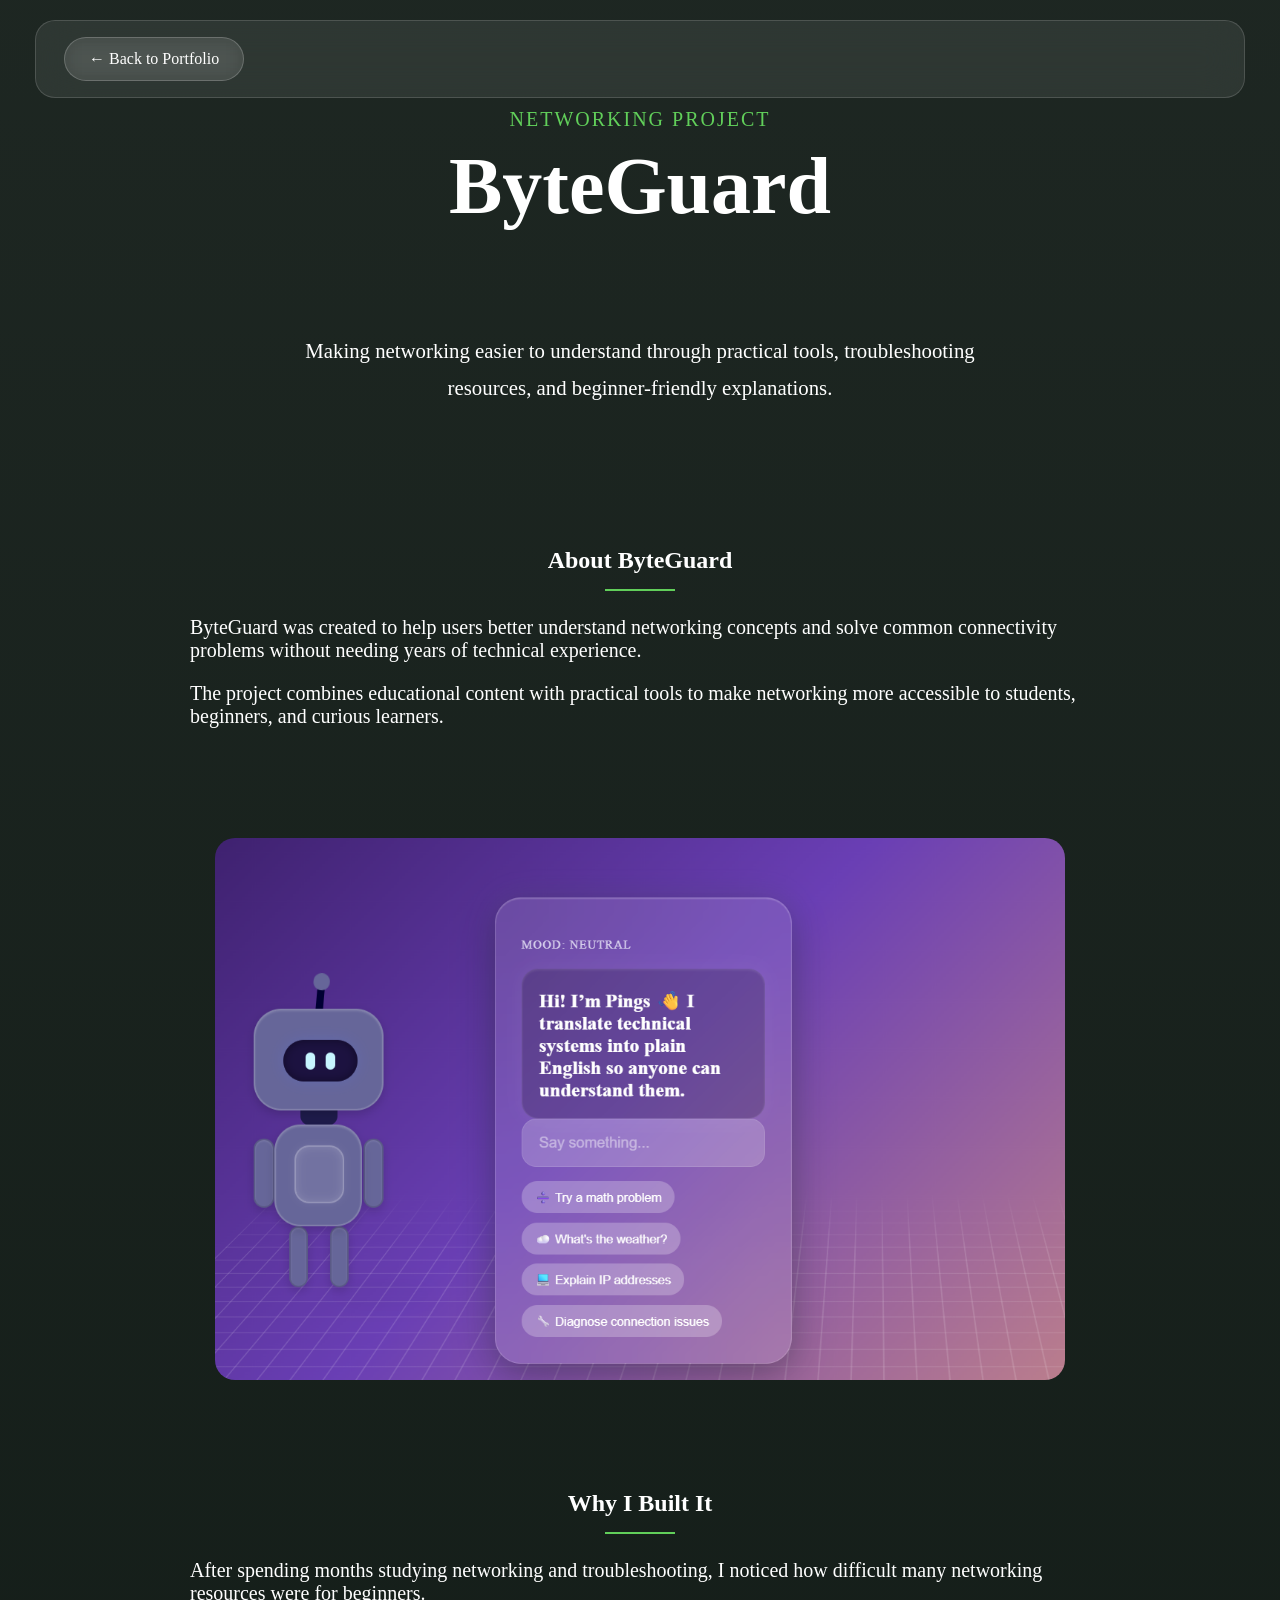
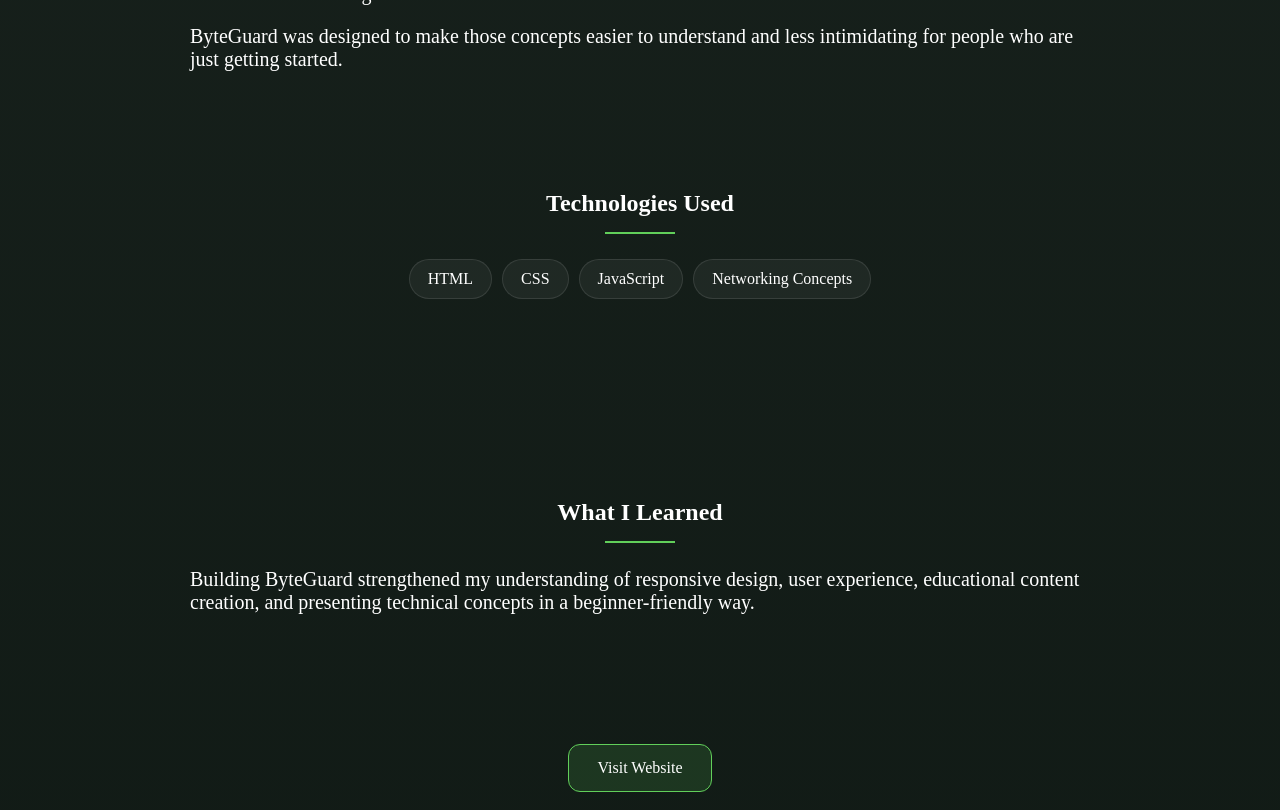
==== byteguard.html @ f76da771 "inital release of High Desert Web Studio" ====
<!DOCTYPE html>
<html lang="en">

<head>
    <meta charset="UTF-8">
    <meta name="viewport" content="width=device-width, initial-scale=1.0">
    <title>ByteGuard</title>

    <link rel="stylesheet" href="style.css">
</head>

<body>

    <nav>
    <a href="index.html" class="back-btn">
        ← Back to Portfolio</a>
</nav>

    <section class="byteguard-hero">

    <p class="section-label">NETWORKING PROJECT</p>

    <h1>ByteGuard</h1>

    <p class="byteguard-hero project-subtitle">
        Making networking easier to understand through
        practical tools, troubleshooting resources, and
        beginner-friendly explanations.
    </p>

</section>


<section class="project-content">

    <h2>About ByteGuard</h2>

    <p>
        ByteGuard was created to help users better
        understand networking concepts and solve common
        connectivity problems without needing years of
        technical experience.
    </p>

    <p>
        The project combines educational content with
        practical tools to make networking more accessible
        to students, beginners, and curious learners.
    </p>

</section>

<section class="project-showcase">

    <img src="images/byteguard-home.png"
        alt="ByteGuard Homepage">

</section>

<section class="project-content">

    <h2>Why I Built It</h2>

    <p>
        After spending months studying networking
        and troubleshooting, I noticed
        how difficult many networking resources were
        for beginners.
    </p>

    <p>
        ByteGuard was designed to make those concepts
        easier to understand and less intimidating for
        people who are just getting started.
    </p>

</section>

<section class="project-content">

    <h2>Technologies Used</h2>

    <div class="tech-stack">

        <span>HTML</span>
        <span>CSS</span>
        <span>JavaScript</span>
        <span>Networking Concepts</span>

    </div>

</section>

<section class="project-content">

    <h2>What I Learned</h2>

    <p>
        Building ByteGuard strengthened my understanding
        of responsive design, user experience, educational
        content creation, and presenting technical concepts
        in a beginner-friendly way.
    </p>

</section>

<section class="project-links">

    <a href="https://byteguard.onrender.com"
        target="_blank"
        class="project-button">

        Visit Website

    </a>

</section>



</body>
</html
---- style.css ----
.hero {
    min-height: 80vh;
    background-position: center 60%;
    padding-top: 120px;

    background:
        linear-gradient(
        rgba(5,15,10,.82),
        rgba(5,15,10,.90)
        ), 
        url("https://images.unsplash.com/photo-1506744038136-46273834b3fb");

    background-size: cover;
    background-position: center;
    background-repeat: no-repeat;

    display: flex;
    justify-content: center;
    align-items: center;
    text-align: center;
    position: relative;
}
.hero::after {
    content: "";

    position: absolute;
    left: 0;
    right: 0;
    bottom: 0;

    height: 250px;

    background: linear-gradient(
        circle at center,
        rgba(8,17,26,0),
        rgba(8,17,26,.4),
        rgba(8,17,26,.8),
        #08111a
    );

    pointer-events: none;
}

.hero-content {
    max-width: 900px;

    display: flex;
    flex-direction: column;

    align-items: center;
    justify-content: center;

    text-align: center;

    margin: 0 auto;

    position: relative;
    z-index: 2;
}

.hero h1 {
    font-size: 4rem;
    font-weight: 800;
    color: white;
    line-height: 1.1;

    text-shadow:
        0 0 20px rgba(0,0,0,.6),
        0 0 40px rgba(0,0,0,.5);

    letter-spacing: -2px;
    max-width: 700px;
}

.hero p {
    color: rgba(255,255,255,.85);
    font-size: 1.25rem;
    max-width: 550px;
    margin: 25px auto;
    line-height: 1.7;
}

.hero-buttons {
    display: flex;

    justify-content: center;

    align-items: center;

    gap: 1rem;

    margin-top: 25px;
}

.location-badge {
    display: inline-block;

    padding: 12px 24px;

    border-radius: 999px;

    color: white;

    background: rgba(255,255,255,.12);

    border: 1px solid rgba(255,255,255,.18);

    backdrop-filter: blur(20px);

    box-shadow:
        0 8px 32px rgba(0,0,0,.15);

    margin-bottom: 25px;
}

.btn-primary,
.btn-secondary {
    padding: 14px 30px;

    border-radius: 14px;

    text-decoration: none;

    font-weight: 600;

    backdrop-filter: blur(15px);

    transition: all .3s ease;
}

.btn-primary {
    background: rgba(255,255,255,.12);

    border: 1px solid rgba(255,255,255,.25);

    color: white;
}

.btn-secondary {
    background: rgba(255,255,255,.05);

    border: 1px solid rgba(255,255,255,.15);

    color: white;
}

.btn-primary:hover,
.btn-secondary:hover {
    transform: translateY(-2px);

    background: rgba(255,255,255,.18);

    border-color: rgba(255,255,255,.35);
}

nav {
    position: fixed;
    top: 20px;

    left: 50%;
    transform: translateX(-50%);

    width: 90%;
    max-width: 1200px;

    display: flex;
    justify-content: space-between;
    align-items: center;

    padding: 16px 28px;

    background: rgba(255,255,255,.08);
    backdrop-filter: blur(20px);

    border: 1px solid rgba(255,255,255,.15);

    border-radius: 20px;

    z-index: 1000;
}

.nav-links {
    display: flex;
    gap: 2rem;

    list-style: none;

    margin: 0;
    padding: 0;
}

.nav-links a {
    color: white;
    text-decoration: none;
    font-weight: 500;
}

.nav-links a:hover {
    color: #22c55e;
}

.logo {
    color: white;

    font-weight: 700;

    text-decoration: none;

    letter-spacing: .5px;
    font-size: 1rem;
}

.logo {
    color: white;
    font-weight: 700;
}

.logo span {
    display: block;

    font-size: 0.8rem;

    opacity: .75;

    font-weight: 400;
}

.projects {
    position: relative;

    padding: 120px 40px;

    background:
        radial-gradient(
            circle at top,
            rgba(97, 207, 90, 0.08),
            transparent 50%
        ),
        #08111a;
}
.projects::before {
    content: "";

    position: absolute;
    top: 0;
    left: 50%;

    width: 200px;
    height: 1px;

    transform: translateX(-50%);

    background: linear-gradient(
        to right,
        transparent,
        rgba(97,207,90,.5),
        transparent
    );
}

.section-header {
    text-align: center;
    max-width: 700px;
    margin: 0 auto 70px;
}

.section-label {
    color: #7dd3fc;
    text-transform: uppercase;
    letter-spacing: 2px;
    font-size: .8rem;
}

.section-header h2 {
    font-size: 3rem;
    color: white;
    margin: 15px 0;
}

.section-header p {
    color: rgba(255,255,255,.7);
}

.project-grid {
    display: grid;
    grid-template-columns: repeat(3, 1fr);
    gap: 30px;
}

.project-card {
    background: rgba(255,255,255,.05);
    border: 1px solid rgba(255,255,255,.1);
    border-radius: 20px;
    padding: 30px;

    backdrop-filter: blur(12px);

    transition: all .3s ease;
}

.project-card:hover {
    transform: translateY(-8px);

    border-color: rgba(255,255,255,.2);
}

.project-card h3 {
    color: white;
    margin-bottom: 15px;
}

.project-card p {
    color: rgba(255,255,255,.75);
    line-height: 1.6;
}

.project-card {
    text-decoration: none;
    color: inherit;
}
.projects h2::after {
    content: "";

    display: block;

    width: 120px;
    height: 2px;

    margin: 20px auto 0;

    background: black
}


/* NOVA LABS SECTION */

.project-hero {
    min-height: 60vh;

    display: flex;
    justify-content: center;
    align-items: center;

    text-align: center;
}

.project-content {
    max-width: 800px;
}

.project-tag {
    color: #61cf5a;
    letter-spacing: 2px;
    text-transform: uppercase;
}

.project-hero h1 {
    font-size: 5rem;
    color: white;
    margin: 20px 0;
}

.project-description {
    color: rgba(255,255,255,.8);
    font-size: 1.2rem;
}

.overview {
    max-width: 900px;
    margin: 0 auto;
    padding: 100px 30px;
}

.overview h2 {
    font-size: 2rem;
    margin-top: 60px;
    margin-bottom: 20px;
}

.overview p {
    font-size: 1.1rem;
    line-height: 1.8;
    color: rgba(255,255,255,0.85);
}

.tech-stack {
    max-width: 900px;
    margin: 0 auto;
    padding: 0 30px 100px;
}

.tech-stack h2 {
    margin-bottom: 30px;
}

.stack-grid {
    display: flex;
    flex-wrap: wrap;
    gap: 15px;
}

.stack-grid div {
    background: rgba(255,255,255,0.08);
    border: 1px solid rgba(255,255,255,0.2);
    backdrop-filter: blur(10px);

    padding: 12px 20px;
    border-radius: 12px;

    color: white;
    font-weight: 600;
}

body {
    background:
        linear-gradient(
            rgba(5,15,10,.9),
            rgba(5,15,10,.95)
        );
    color: white;
}

.back-btn {
    display: inline-block;

    padding: 12px 24px;

    color: white;
    text-decoration: none;

    background: rgba(255,255,255,0.08);
    border: 1px solid rgba(255,255,255,0.2);

    border-radius: 999px;

    backdrop-filter: blur(10px);

    transition: all 0.3s ease;
}

.back-btn:hover {
    transform: translateY(-2px);

    background: rgba(255,255,255,0.15);
}

.project-image {
    width: 100%;
    max-width: 900px;

    display: block;

    margin: 50px auto;

    border-radius: 20px;
}



/* ABOUT SECTION */

.about-page {
    max-width: 1000px;
    margin: 0 auto;
    padding: 100px 40px;
}
.about-page h1 {
    font-size: 4rem;
    margin-bottom: 20px;
}

.about-page p {
    font-size: 1.1rem;
    line-height: 1.8;
    max-width: 1200px;
    margin: 0 auto;
}
.value-grid {
    display: grid;
    grid-template-columns: repeat(3, 1fr);
    gap: 20px;
    margin-top: 40px;
    margin-bottom: 60px;
}

.value-card {
    background: rgba(255,255,255,0.08);
    border: 1px solid rgba(255,255,255,0.2);
    border-radius: 20px;
    padding: 30px;

    transition: 0.3s ease;
}
.value-card:hover {
    transform: translateY(-5px);
}
.section-label {
    color: white;
}
h2 {
    text-align: center;
}
.about-header {
    display: flex;
    align-items: center;
    gap: 3rem;
    max-width: 1000px;
    margin: 0 auto 4rem auto;
}

.profile-photo {
    width: 220px;
    height: 220px;
    object-fit: cover;
    border-radius: 50%;
    border: 3px solid rgba(255,255,255,0.2);
    object-position: center -60px;
}
.hobby-section {
    text-align: center;
    max-width: 900px;
    margin: 4rem auto;
}
.hobby-photo {
    width: 250px;
    height: 250px;
    object-fit: cover;
    border-radius: 50%;
    border: 3px solid rgba(255,255,255,0.2);
    margin-bottom: 1.5rem;
}

/* FOOTER */

.site-footer {
    padding: 80px 20px;

    background:
        linear-gradient(
            to bottom,
            #08111a,
            #050b11
        );

    border-top: 1px solid rgba(255,255,255,.08);
}

.footer-content {
    max-width: 900px;
    margin: 0 auto;
    text-align: center;
}

.site-footer h3 {
    font-size: 2rem;
    margin-bottom: 15px;
}

.site-footer p {
    color: rgba(255,255,255,.7);
}

.social-links {
    display: flex;
    justify-content: center;
    gap: 30px;

    margin: 35px 0;
}

.social-links a {
    color: white;
    text-decoration: none;

    transition: .3s;
}

.social-links a:hover {
    color: #61cf5a;
}

.footer-quote {
    font-style: italic;
    margin-top: 40px;
}

.copyright {
    margin-top: 20px;
    font-size: .9rem;
    opacity: .6;
}

/* CONTACT */

.contact-page {
    min-height: 80vh;

    padding: 140px 20px 100px;

    text-align: center;

    background:
        radial-gradient(
            circle at center,
            rgba(97,207,90,.12),
            transparent 60%
        ),
        #08111a;
}

.contact-intro {
    max-width: 700px;

    margin: 20px auto 60px;

    color: rgba(255,255,255,.8);
}

.contact-card {
    max-width: 700px;

    margin: 0 auto;

    padding: 40px;

    border-radius: 20px;

    background: rgba(255,255,255,.03);

    border: 1px solid rgba(255,255,255,.08);

    backdrop-filter: blur(12px);
}

.contact-card a {
    color: #61cf5a;
    text-decoration: none;
}

.contact-card a:hover {
    text-decoration: underline;
}

/* BYTEGUARD PAGE */

.project-content {
    max-width: 900px;
    margin: 0 auto;
    padding: 40px 30px;
}

.tech-stack {
    display: flex;
    justify-content: center;
    flex-wrap: wrap;
    gap: 10px;
}

.tech-stack span {
    padding: 10px 18px;

    border-radius: 999px;

    background: rgba(255,255,255,.05);

    border: 1px solid rgba(255,255,255,.1);
}

.project-button {
    display: inline-block;

    padding: 14px 28px;

    border-radius: 12px;

    text-decoration: none;

    margin: 10px;

    background: rgba(97,207,90,.15);

    border: 1px solid #61cf5a;
}

.project-content h2 {
    position: relative;
    margin-bottom: 25px;
}

.project-content h2::after {
    content: "";

    display: block;

    width: 70px;
    height: 2px;

    margin: 15px auto 0;

    background: #61cf5a;
}
.project-content p {
    margin-bottom: 20px;
    font-size: 20px;
}
.project-showcase img {
    width: 100%;
    max-width: 850px;

    display: block;
    margin: 50px auto;

    border-radius: 20px;
}
.project-links {
    display: flex;
    justify-content: center;
    gap: 20px;
    margin-top: 60px;
}
.byteguard-hero {
    text-align: center;
    padding: 80px 20px 40px;
}
.section-label {
    margin-bottom: 10px;
    color: #61cf5a;
    letter-spacing: 2px;
    text-transform: uppercase;
    font-size: 20px;
}
.byteguard-hero h1 {
    margin: 0 0 20px 0;
    font-size: clamp(3rem, 8vw, 5rem);
}

.byteguard-hero .project-subtitle {
    max-width: 700px;
    margin: 0 auto;
    line-height: 1.8;
    font-size: 1.3rem;
}
.project-links a {
    color: white;
    text-decoration: none;
}
.project-showcase-2 {
    width: 100%;
    max-width: 850px;

    display: block;
    margin: 50px auto;

    border-radius: 20px;
}
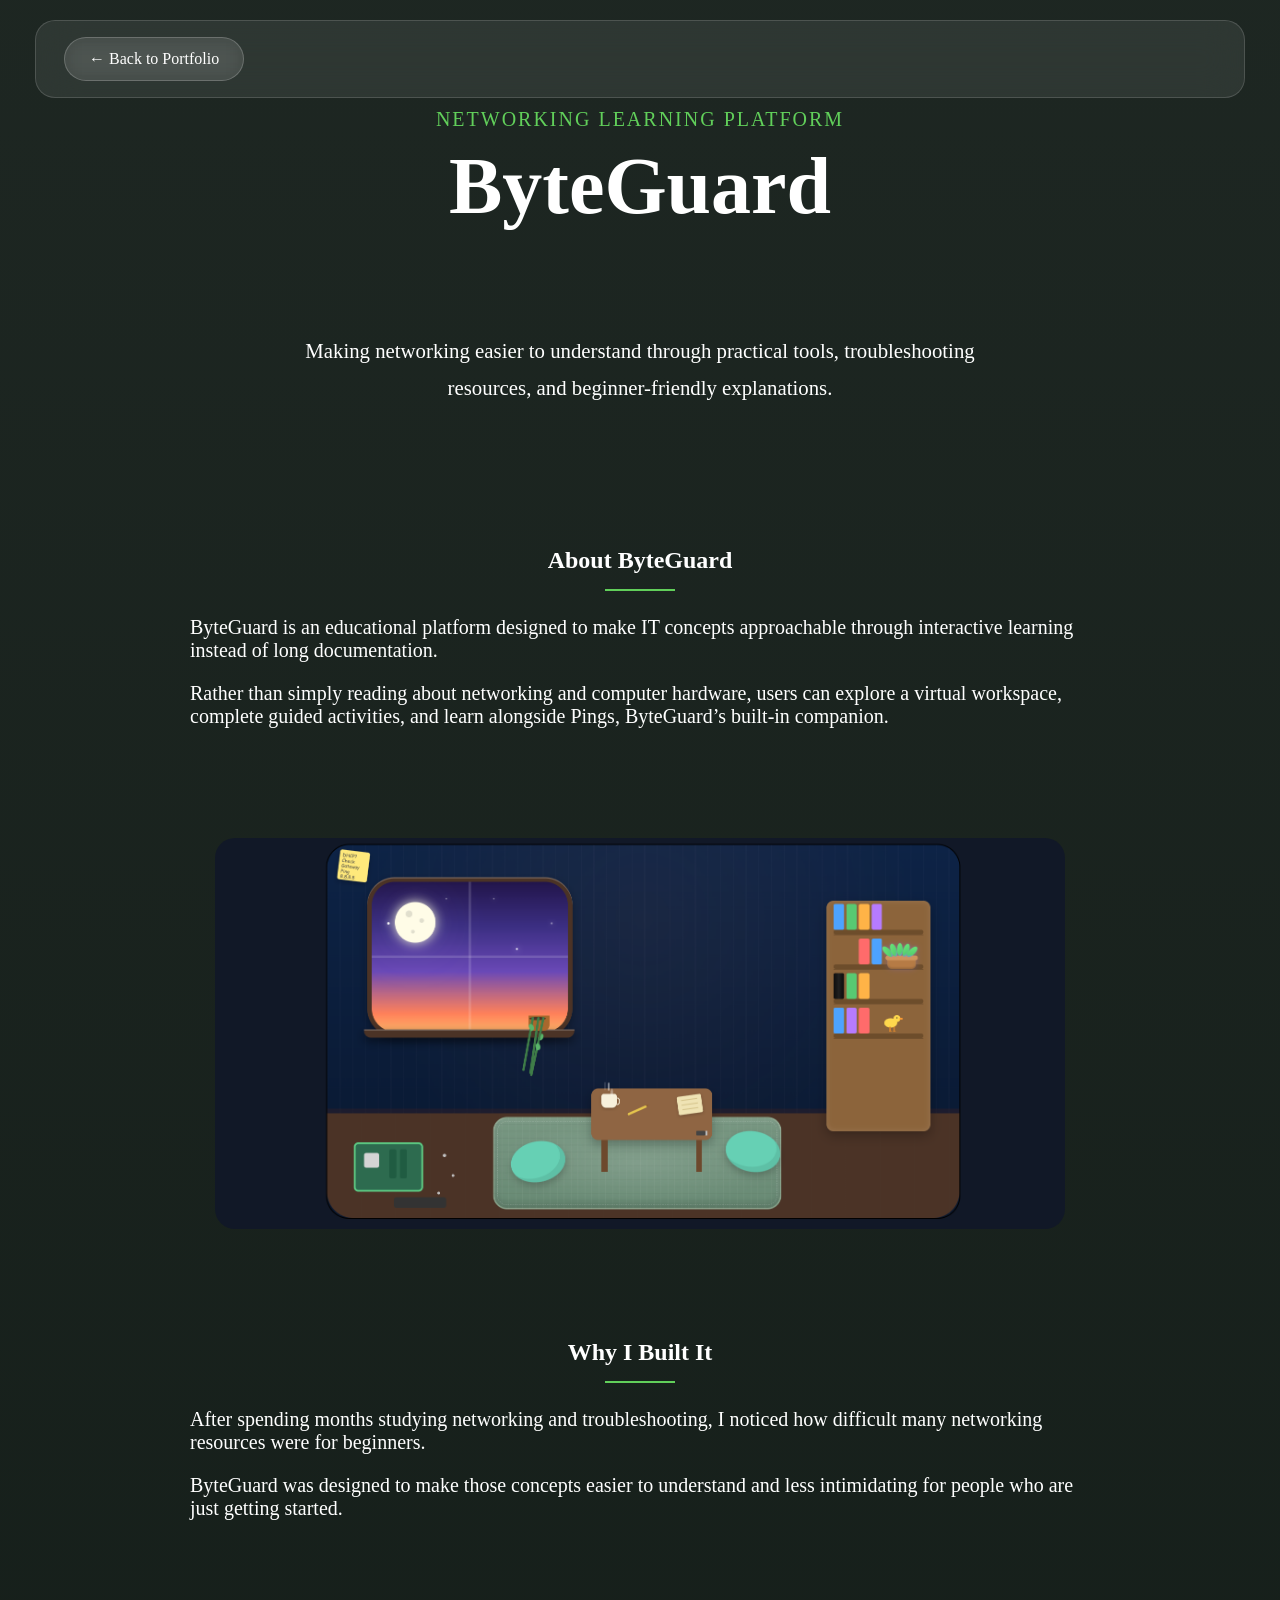
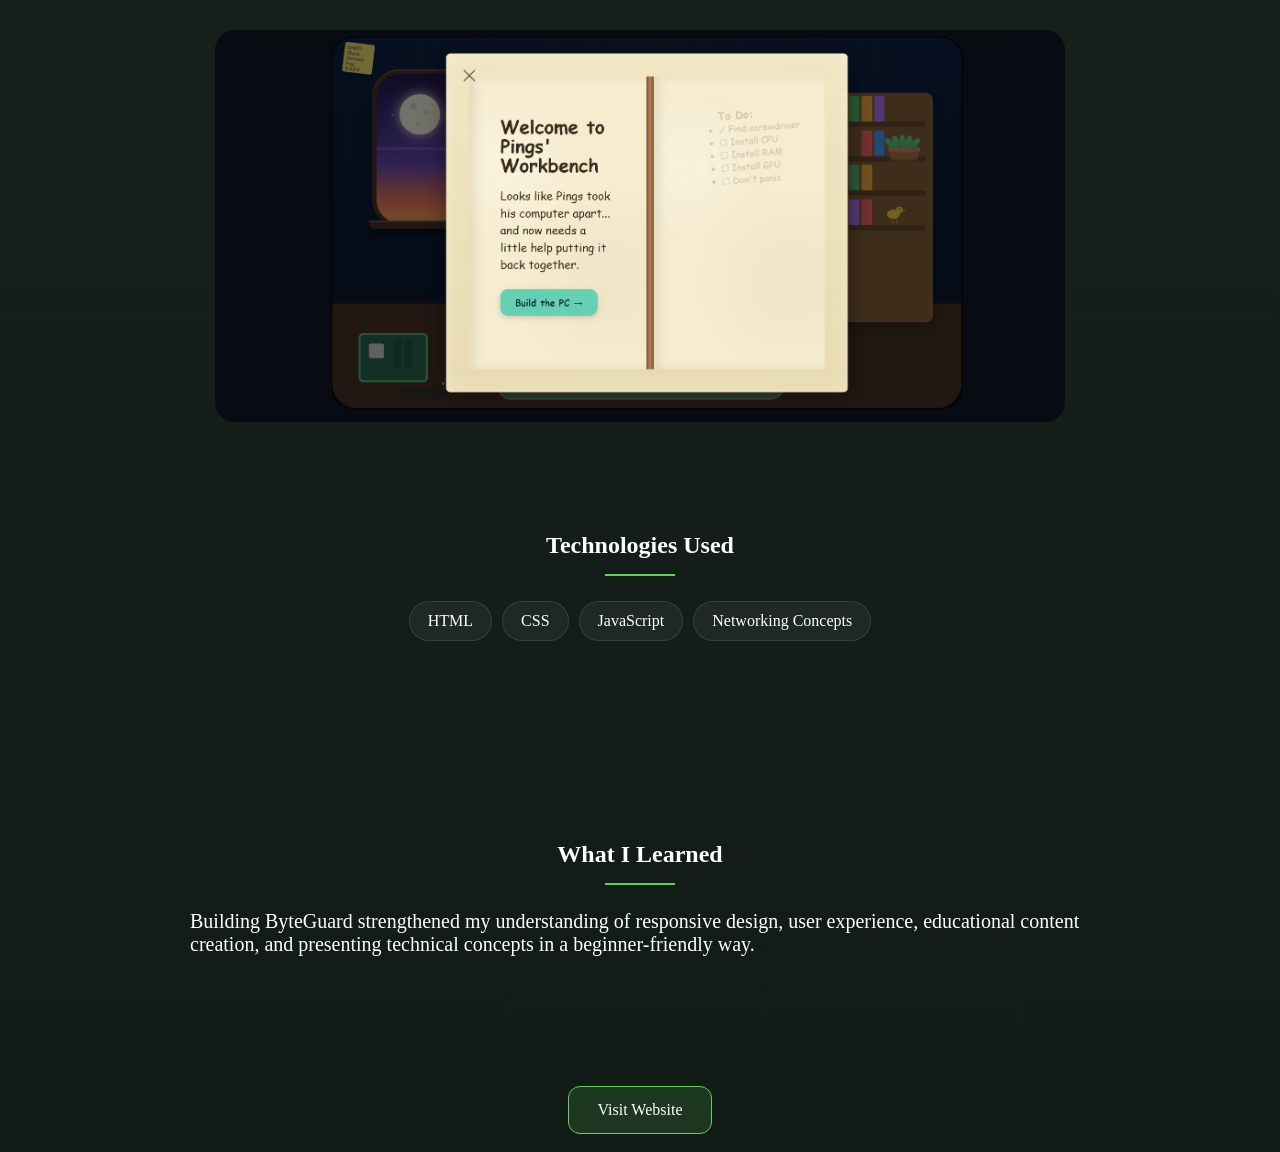
==== commit 1e89f475: "Revamp" ====
--- a/byteguard.html
+++ b/byteguard.html
@@ -18,7 +18,7 @@
 
     <section class="byteguard-hero">
 
-    <p class="section-label">NETWORKING PROJECT</p>
+    <p class="section-label">NETWORKING LEARNING PLATFORM</p>
 
     <h1>ByteGuard</h1>
 
@@ -36,23 +36,23 @@
     <h2>About ByteGuard</h2>
 
     <p>
-        ByteGuard was created to help users better
-        understand networking concepts and solve common
-        connectivity problems without needing years of
-        technical experience.
+        ByteGuard is an educational platform designed to make IT concepts 
+        approachable through interactive learning 
+        instead of long documentation.
     </p>
 
     <p>
-        The project combines educational content with
-        practical tools to make networking more accessible
-        to students, beginners, and curious learners.
+        Rather than simply reading about networking and computer hardware, 
+        users can explore a virtual workspace, complete guided activities, 
+        and learn alongside Pings, ByteGuard’s built-in companion.
+    
     </p>
 
 </section>
 
 <section class="project-showcase">
 
-    <img src="images/byteguard-home.png"
+    <img src="images/pings-home.png"
         alt="ByteGuard Homepage">
 
 </section>
@@ -73,6 +73,13 @@
         easier to understand and less intimidating for
         people who are just getting started.
     </p>
+
+</section>
+
+<section class="project-showcase">
+
+    <img src="images/hardware-lab.png"
+        alt="ByteGuard Lab">
 
 </section>
 
--- a/style.css
+++ b/style.css
@@ -514,7 +514,7 @@
     object-fit: cover;
     border-radius: 50%;
     border: 3px solid rgba(255,255,255,0.2);
-    object-position: center -60px;
+    object-position: center;
 }
 .hobby-section {
     text-align: center;
@@ -752,4 +752,55 @@
     margin: 50px auto;
 
     border-radius: 20px;
-}+}
+
+
+
+@media (max-width: 768px) {
+
+    .about-header {
+        flex-direction: column;
+        text-align: center;
+        gap: 2rem;
+    }
+
+    .about-page {
+        padding: 80px 20px;
+    }
+
+    .about-page h1 {
+        font-size: 3rem;
+    }
+
+    .profile-photo {
+        width: 180px;
+        height: 180px;
+    }
+
+}
+@media (max-width: 768px) {
+
+    nav {
+        flex-direction: column;
+        gap: 1rem;
+    }
+
+}
+@media (max-width: 768px) {
+
+    .value-grid {
+        grid-template-columns: 1fr;
+    }
+
+}
+@media (max-width: 768px) {
+
+    .value-grid {
+        grid-template-columns: 1fr;
+    }
+
+    .project-grid {
+        grid-template-columns: 1fr;
+    }
+
+}
